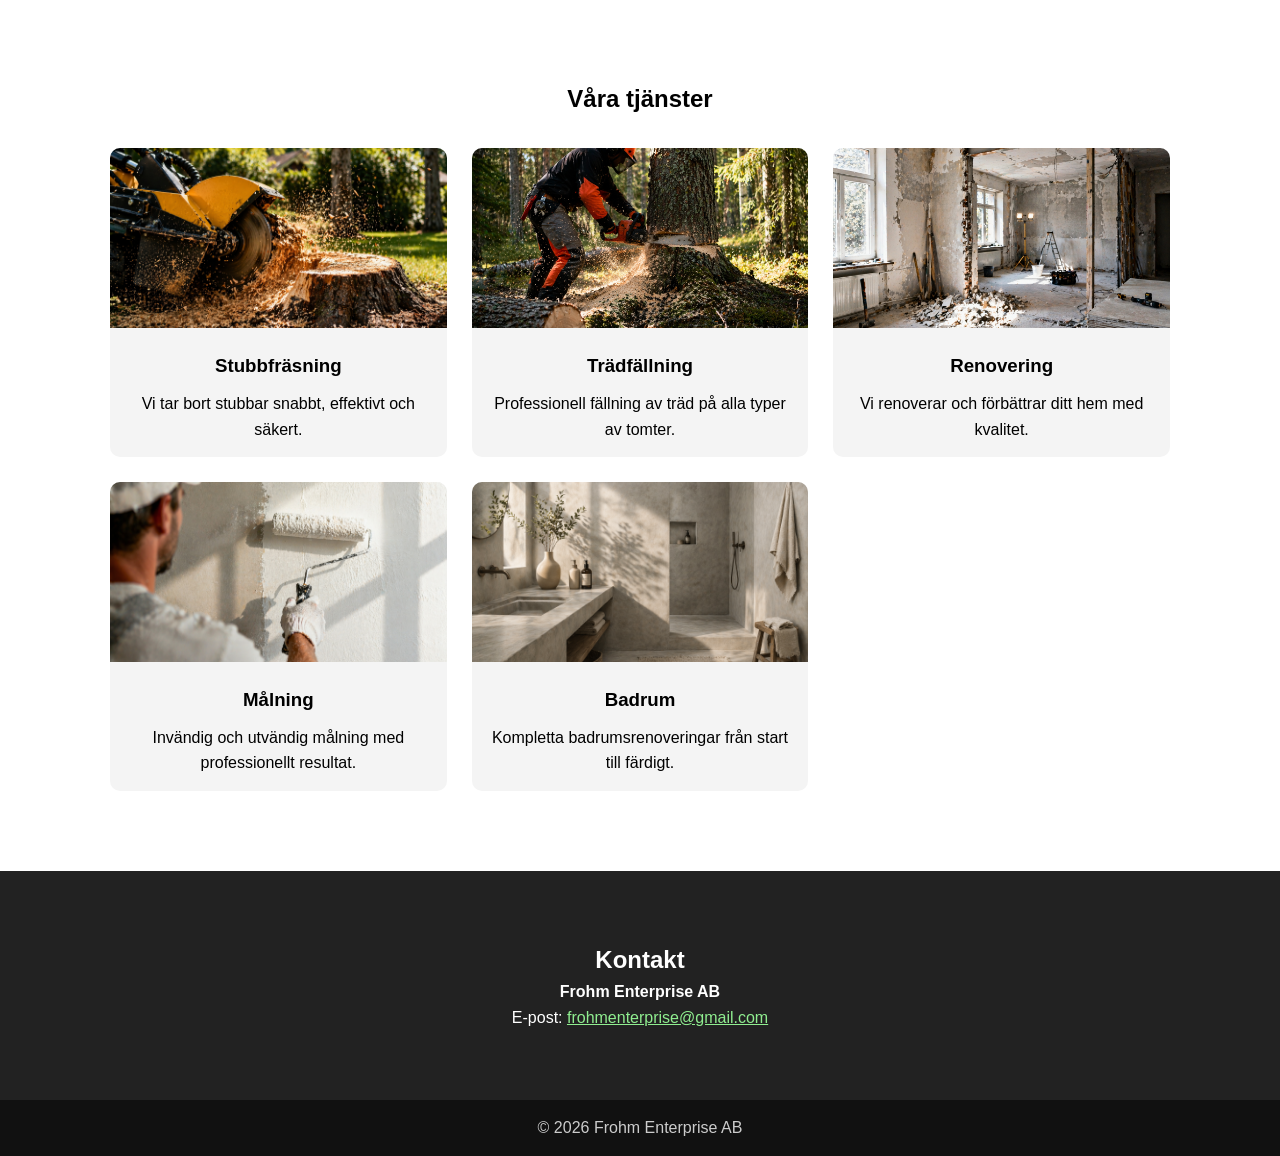
==== index.html @ 7e4f96c7 "Google search added" ====
<!DOCTYPE html>
<html lang="sv">
<head>
    <meta charset="UTF-8">
    <meta name="viewport" content="width=device-width, initial-scale=1.0">
    <title>Frohm Enterprise AB</title>
    <link rel="stylesheet" href="style.css">
    <link rel="shortcut icon" href="favicon.png" type="image/png">
</head>
<body>

<head>
    <meta charset="UTF-8">
    <meta name="viewport" content="width=device-width, initial-scale=1.0">

    <!-- Title (very important for ranking) -->
    <title>Frohm Enterprise AB | Stubbfräsning, Trädfällning & Renovering</title>

    <!-- Meta description (shows in Google search) -->
    <meta name="description" content="Frohm Enterprise AB erbjuder stubbfräsning, trädfällning, målning, renovering och badrum. Professionella tjänster i Sverige. Kontakta oss idag!">

    <!-- Keywords (not very important anymore, but harmless) -->
    <meta name="keywords" content="stubbfräsning, trädfällning, renovering, målning, badrum, byggfirma">

    <!-- Author -->
    <meta name="author" content="Frohm Enterprise AB">

    <!-- Indexing -->
    <meta name="robots" content="index, follow">

    <!-- Open Graph (for sharing on social media) -->
    <meta property="og:title" content="Frohm Enterprise AB">
    <meta property="og:description" content="Stubbfräsning, trädfällning, renovering och målning.">
    <meta property="og:type" content="website">
    <meta property="og:url" content="https://yourdomain.se">
    <meta property="og:image" content="https://yourdomain.se/images/og-image.jpg">

    <!-- Favicon -->
    <link rel="shortcut icon" href="favicon.png" type="image/png">

    <!-- CSS -->
    <link rel="stylesheet" href="style.css">
</head>

<section class="tjanster" id="tjanster">
    <div class="container">
        <h2>Våra tjänster</h2>

        <div class="grid">

            <div class="card">
                <img src="images/stubb.jpg" alt="Stubbfräsning">
                <h3>Stubbfräsning</h3>
                <p>Vi tar bort stubbar snabbt, effektivt och säkert.</p>
            </div>

            <div class="card">
                <img src="images/trad.jpg" alt="Trädfällning">
                <h3>Trädfällning</h3>
                <p>Professionell fällning av träd på alla typer av tomter.</p>
            </div>

            <div class="card">
                <img src="images/reno.jpg" alt="Renovering">
                <h3>Renovering</h3>
                <p>Vi renoverar och förbättrar ditt hem med kvalitet.</p>
            </div>

            <div class="card">
                <img src="images/malning.jpg" alt="Målning">
                <h3>Målning</h3>
                <p>Invändig och utvändig målning med professionellt resultat.</p>
            </div>

            <div class="card">
                <img src="images/badrum.jpg" alt="Badrum">
                <h3>Badrum</h3>
                <p>Kompletta badrumsrenoveringar från start till färdigt.</p>
            </div>

        </div>
    </div>
</section>

<section class="kontakt" id="kontakt">
    <div class="container">
        <h2>Kontakt</h2>
        <p><strong>Frohm Enterprise AB</strong></p>
        <p>E-post: <a href="mailto:frohmenterprise@gmail.com">frohmenterprise@gmail.com</a></p>
    </div>
</section>

<footer>
    <p>© 2026 Frohm Enterprise AB</p>
</footer>

</body>
</html>
---- style.css ----
* {
    margin: 0;
    padding: 0;
    box-sizing: border-box;
}

body {
    font-family: Arial, sans-serif;
    line-height: 1.6;
}

/* HERO */
.hero {
    background: linear-gradient(to bottom, rgba(0,0,0,0.3),rgba(0,0,0,0.4)) ,url("images/hero.jpg") no-repeat;
    background-position: center;
    color: white;
    text-align: center;
    padding: 120px 20px;
}

.hero h1 {
    font-size: 3rem;
}

.tagline {
    margin: 15px 0;
    font-size: 1.2rem;
}

.btn {
    display: inline-block;
    margin-top: 20px;
    padding: 12px 25px;
    background: green;
    color: white;
    text-decoration: none;
    border-radius: 6px;
}

.email {
    margin-top: 10px;
}

/* GENERAL */
.container {
    max-width: 1100px;
    margin: auto;
    padding: 20px;
}

/* TJÄNSTER */
.tjanster {
    padding: 60px 20px;
    text-align: center;
}

.grid {
    display: grid;
    grid-template-columns: repeat(auto-fit, minmax(250px, 1fr));
    gap: 25px;
    margin-top: 30px;
}

.card {
    background: #f4f4f4;
    border-radius: 10px;
    overflow: hidden;
    padding-bottom: 15px;
}

.card img {
    width: 100%;
    height: 180px;
    object-fit: cover;
}

.card h3 {
    margin: 15px 0 10px;
}

.card p {
    padding: 0 15px;
}

/* KONTAKT */
.kontakt {
    background: #222;
    color: white;
    text-align: center;
    padding: 50px 20px;
}

.kontakt a {
    color: lightgreen;
}

/* FOOTER */
footer {
    text-align: center;
    padding: 15px;
    background: #111;
    color: #ccc;
}
---- style.css ----
* {
    margin: 0;
    padding: 0;
    box-sizing: border-box;
}

body {
    font-family: Arial, sans-serif;
    line-height: 1.6;
}

/* HERO */
.hero {
    background: linear-gradient(to bottom, rgba(0,0,0,0.3),rgba(0,0,0,0.4)) ,url("images/hero.jpg") no-repeat;
    background-position: center;
    color: white;
    text-align: center;
    padding: 120px 20px;
}

.hero h1 {
    font-size: 3rem;
}

.tagline {
    margin: 15px 0;
    font-size: 1.2rem;
}

.btn {
    display: inline-block;
    margin-top: 20px;
    padding: 12px 25px;
    background: green;
    color: white;
    text-decoration: none;
    border-radius: 6px;
}

.email {
    margin-top: 10px;
}

/* GENERAL */
.container {
    max-width: 1100px;
    margin: auto;
    padding: 20px;
}

/* TJÄNSTER */
.tjanster {
    padding: 60px 20px;
    text-align: center;
}

.grid {
    display: grid;
    grid-template-columns: repeat(auto-fit, minmax(250px, 1fr));
    gap: 25px;
    margin-top: 30px;
}

.card {
    background: #f4f4f4;
    border-radius: 10px;
    overflow: hidden;
    padding-bottom: 15px;
}

.card img {
    width: 100%;
    height: 180px;
    object-fit: cover;
}

.card h3 {
    margin: 15px 0 10px;
}

.card p {
    padding: 0 15px;
}

/* KONTAKT */
.kontakt {
    background: #222;
    color: white;
    text-align: center;
    padding: 50px 20px;
}

.kontakt a {
    color: lightgreen;
}

/* FOOTER */
footer {
    text-align: center;
    padding: 15px;
    background: #111;
    color: #ccc;
}
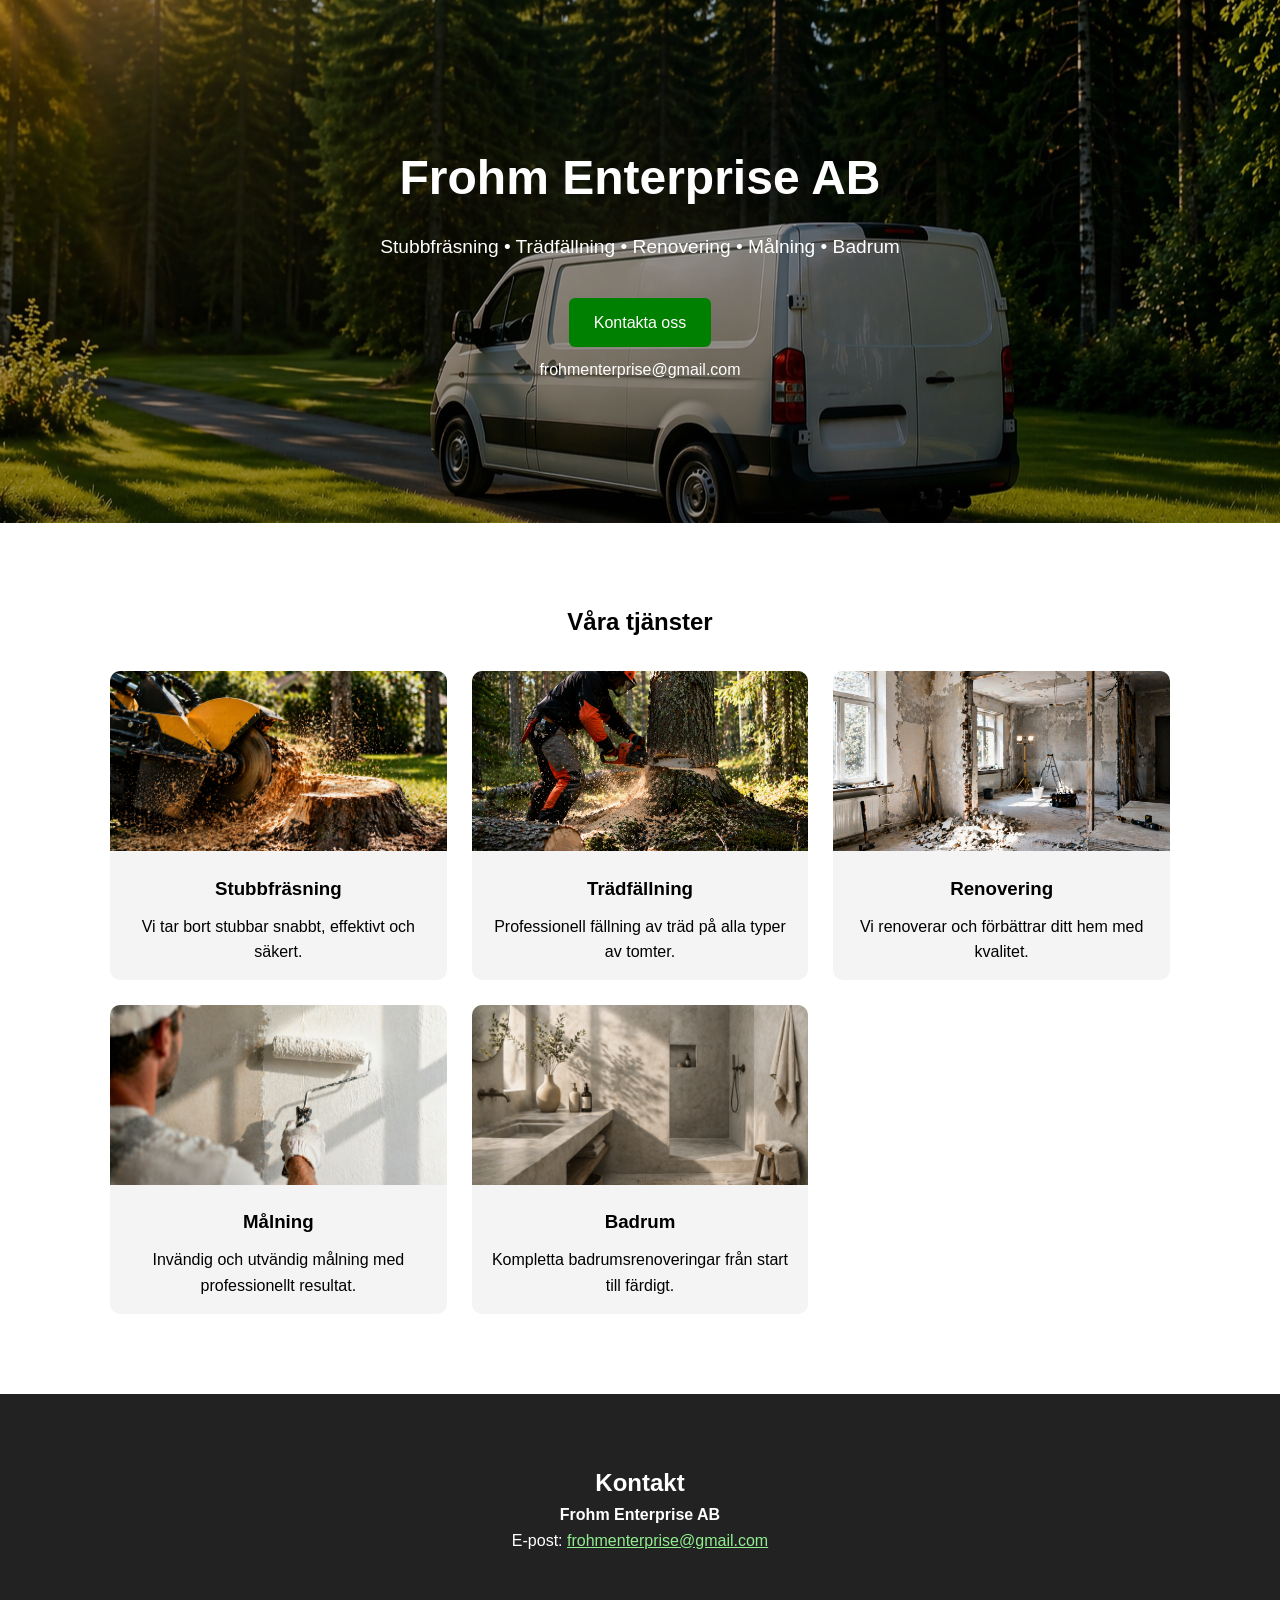
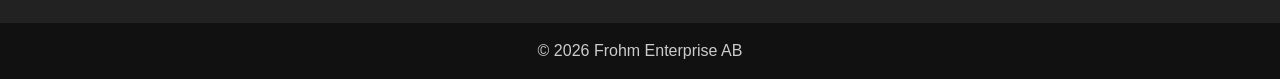
==== commit 27ff5fb2: "Google search added" ====
--- a/index.html
+++ b/index.html
@@ -1,14 +1,5 @@
 <!DOCTYPE html>
 <html lang="sv">
-<head>
-    <meta charset="UTF-8">
-    <meta name="viewport" content="width=device-width, initial-scale=1.0">
-    <title>Frohm Enterprise AB</title>
-    <link rel="stylesheet" href="style.css">
-    <link rel="shortcut icon" href="favicon.png" type="image/png">
-</head>
-<body>
-
 <head>
     <meta charset="UTF-8">
     <meta name="viewport" content="width=device-width, initial-scale=1.0">
@@ -41,6 +32,18 @@
     <!-- CSS -->
     <link rel="stylesheet" href="style.css">
 </head>
+<body>
+
+<header class="hero">
+    <div class="container">
+        <h1>Frohm Enterprise AB</h1>
+        <p class="tagline">
+            Stubbfräsning • Trädfällning • Renovering • Målning • Badrum
+        </p>
+        <a href="#kontakt" class="btn">Kontakta oss</a>
+        <p class="email">frohmenterprise@gmail.com</p>
+    </div>
+</header>
 
 <section class="tjanster" id="tjanster">
     <div class="container">
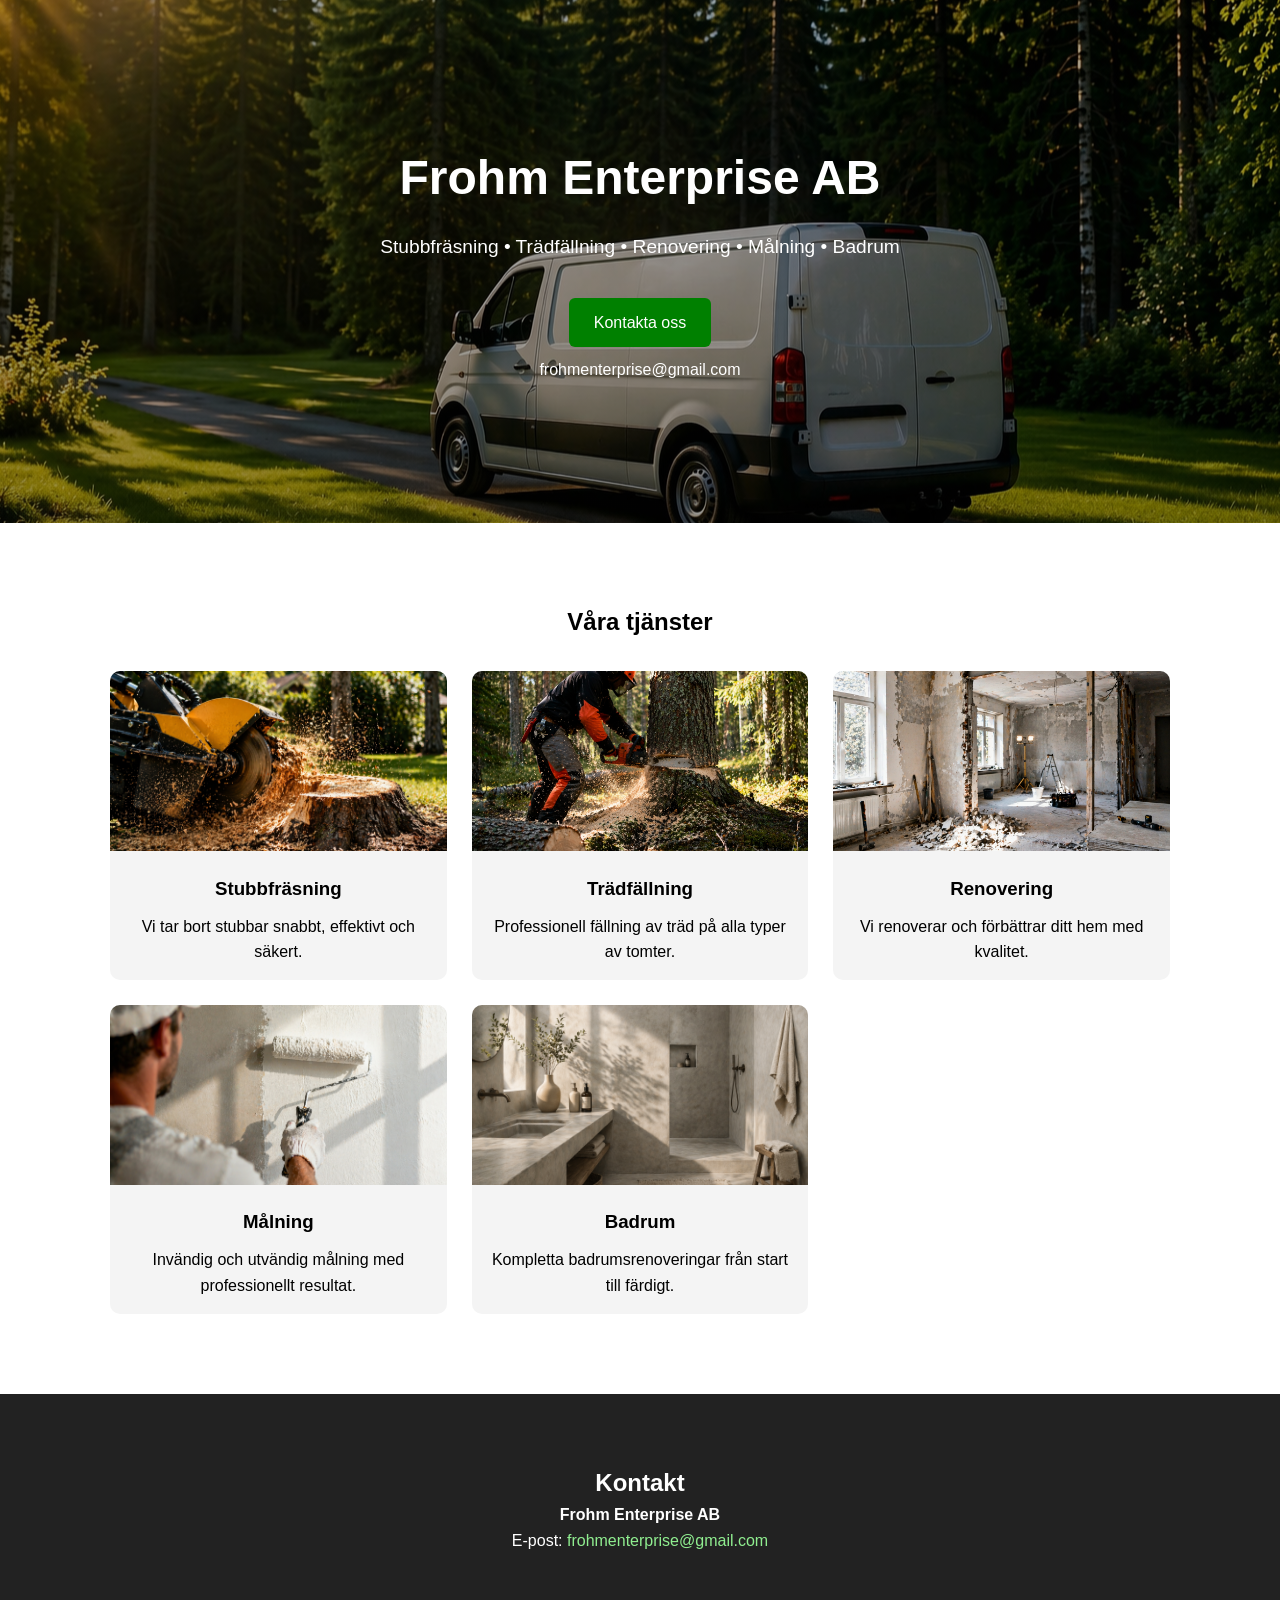
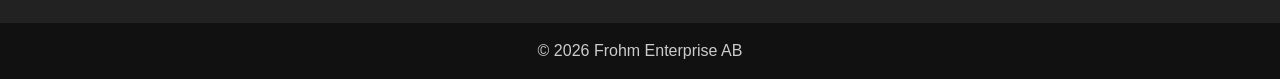
==== commit e702aad3: "Google search added" ====
--- a/index.html
+++ b/index.html
@@ -41,7 +41,7 @@
             Stubbfräsning • Trädfällning • Renovering • Målning • Badrum
         </p>
         <a href="#kontakt" class="btn">Kontakta oss</a>
-        <p class="email">frohmenterprise@gmail.com</p>
+        <p class="email"><a href="mailto:frohmenterprise@gmail.com">frohmenterprise@gmail.com</a></p>
     </div>
 </header>
 
--- a/style.css
+++ b/style.css
@@ -7,6 +7,10 @@
 body {
     font-family: Arial, sans-serif;
     line-height: 1.6;
+}
+a{
+    text-decoration: none;
+    color: white;
 }
 
 /* HERO */
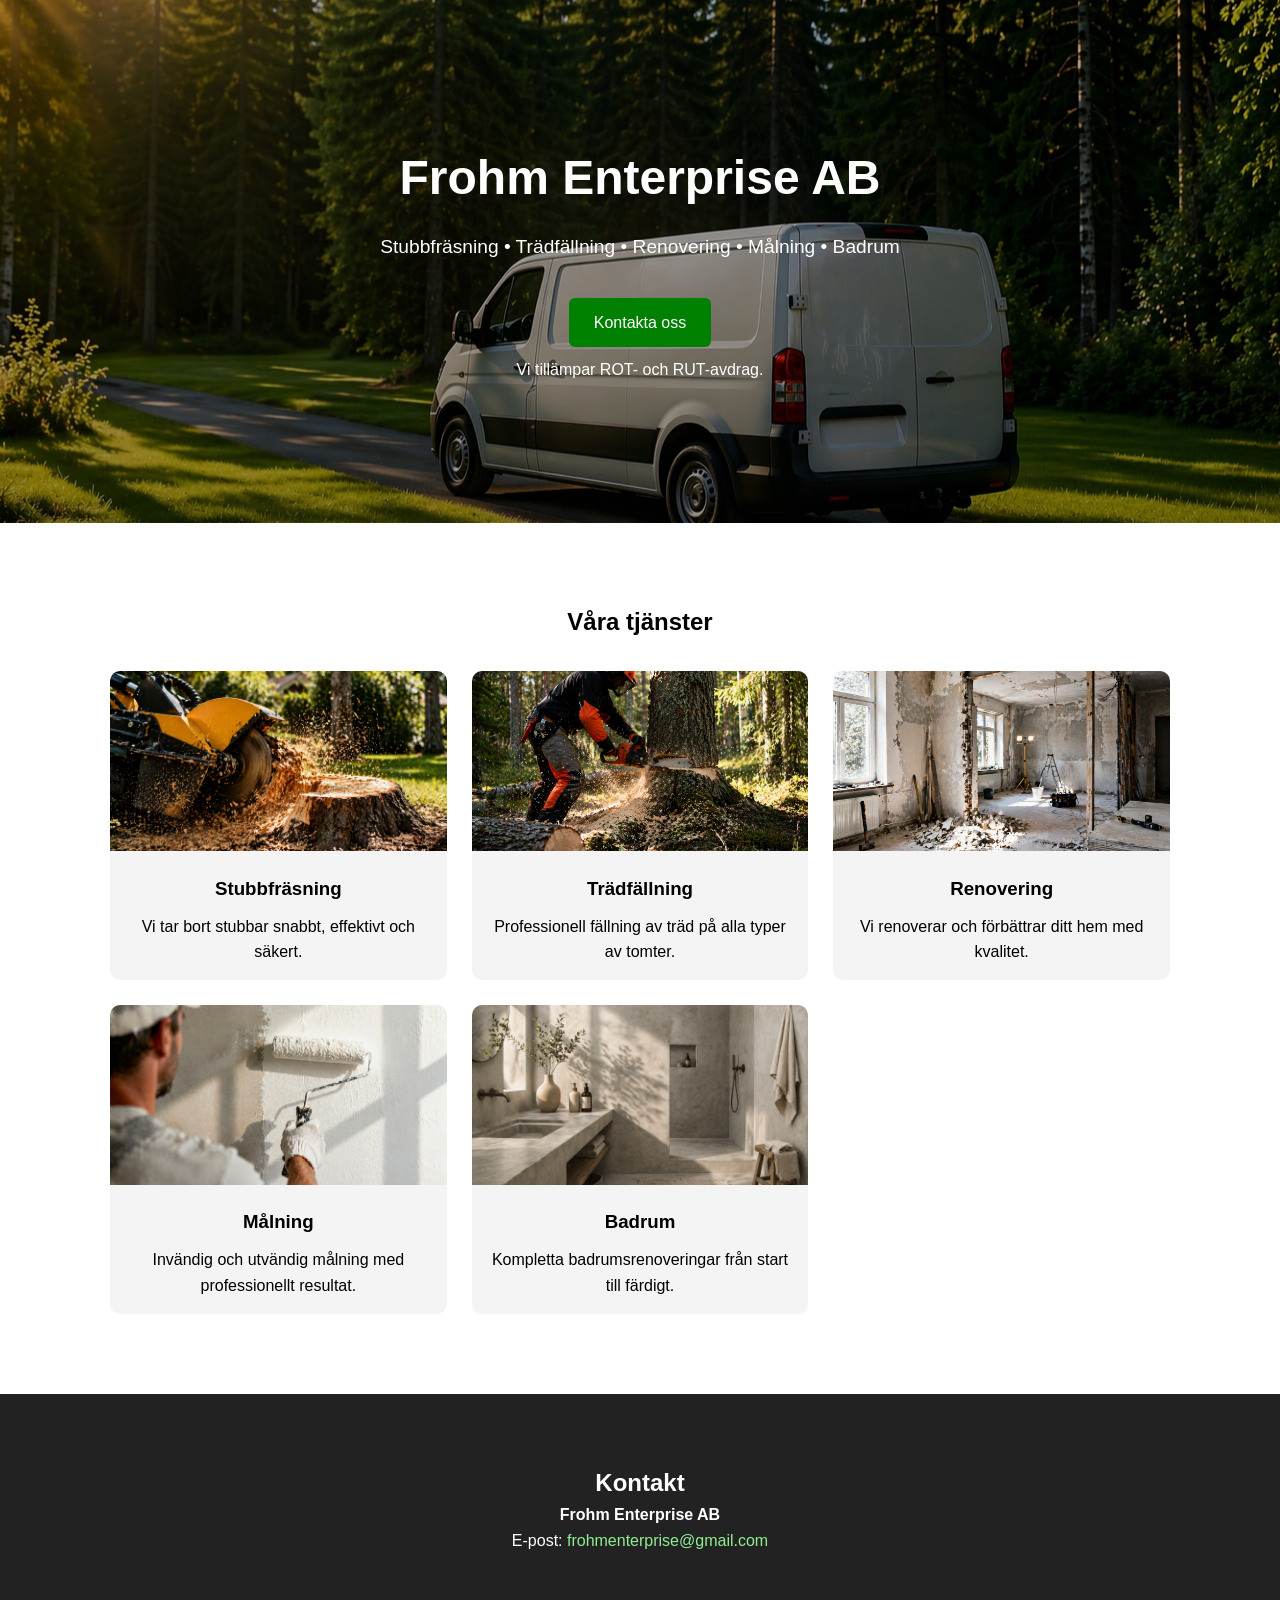
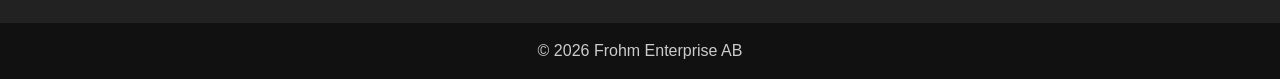
==== commit d8c0dd6e: "kontakt btn changed" ====
--- a/index.html
+++ b/index.html
@@ -19,13 +19,6 @@
     <!-- Indexing -->
     <meta name="robots" content="index, follow">
 
-    <!-- Open Graph (for sharing on social media) -->
-    <meta property="og:title" content="Frohm Enterprise AB">
-    <meta property="og:description" content="Stubbfräsning, trädfällning, renovering och målning.">
-    <meta property="og:type" content="website">
-    <meta property="og:url" content="https://yourdomain.se">
-    <meta property="og:image" content="https://yourdomain.se/images/og-image.jpg">
-
     <!-- Favicon -->
     <link rel="shortcut icon" href="favicon.png" type="image/png">
 
@@ -40,8 +33,8 @@
         <p class="tagline">
             Stubbfräsning • Trädfällning • Renovering • Målning • Badrum
         </p>
-        <a href="#kontakt" class="btn">Kontakta oss</a>
-        <p class="email"><a href="mailto:frohmenterprise@gmail.com">frohmenterprise@gmail.com</a></p>
+        <a href="mailto:frohmenterprise@gmail.com" class="btn">Kontakta oss</a>
+        <p class="email">Vi tillämpar ROT- och RUT-avdrag.</p>
     </div>
 </header>
 
--- a/style.css
+++ b/style.css
@@ -41,9 +41,15 @@
     border-radius: 6px;
 }
 
+.btn:hover{
+    scale: 1.1;
+    cursor: pointer;
+}
+
 .email {
     margin-top: 10px;
 }
+
 
 /* GENERAL */
 .container {
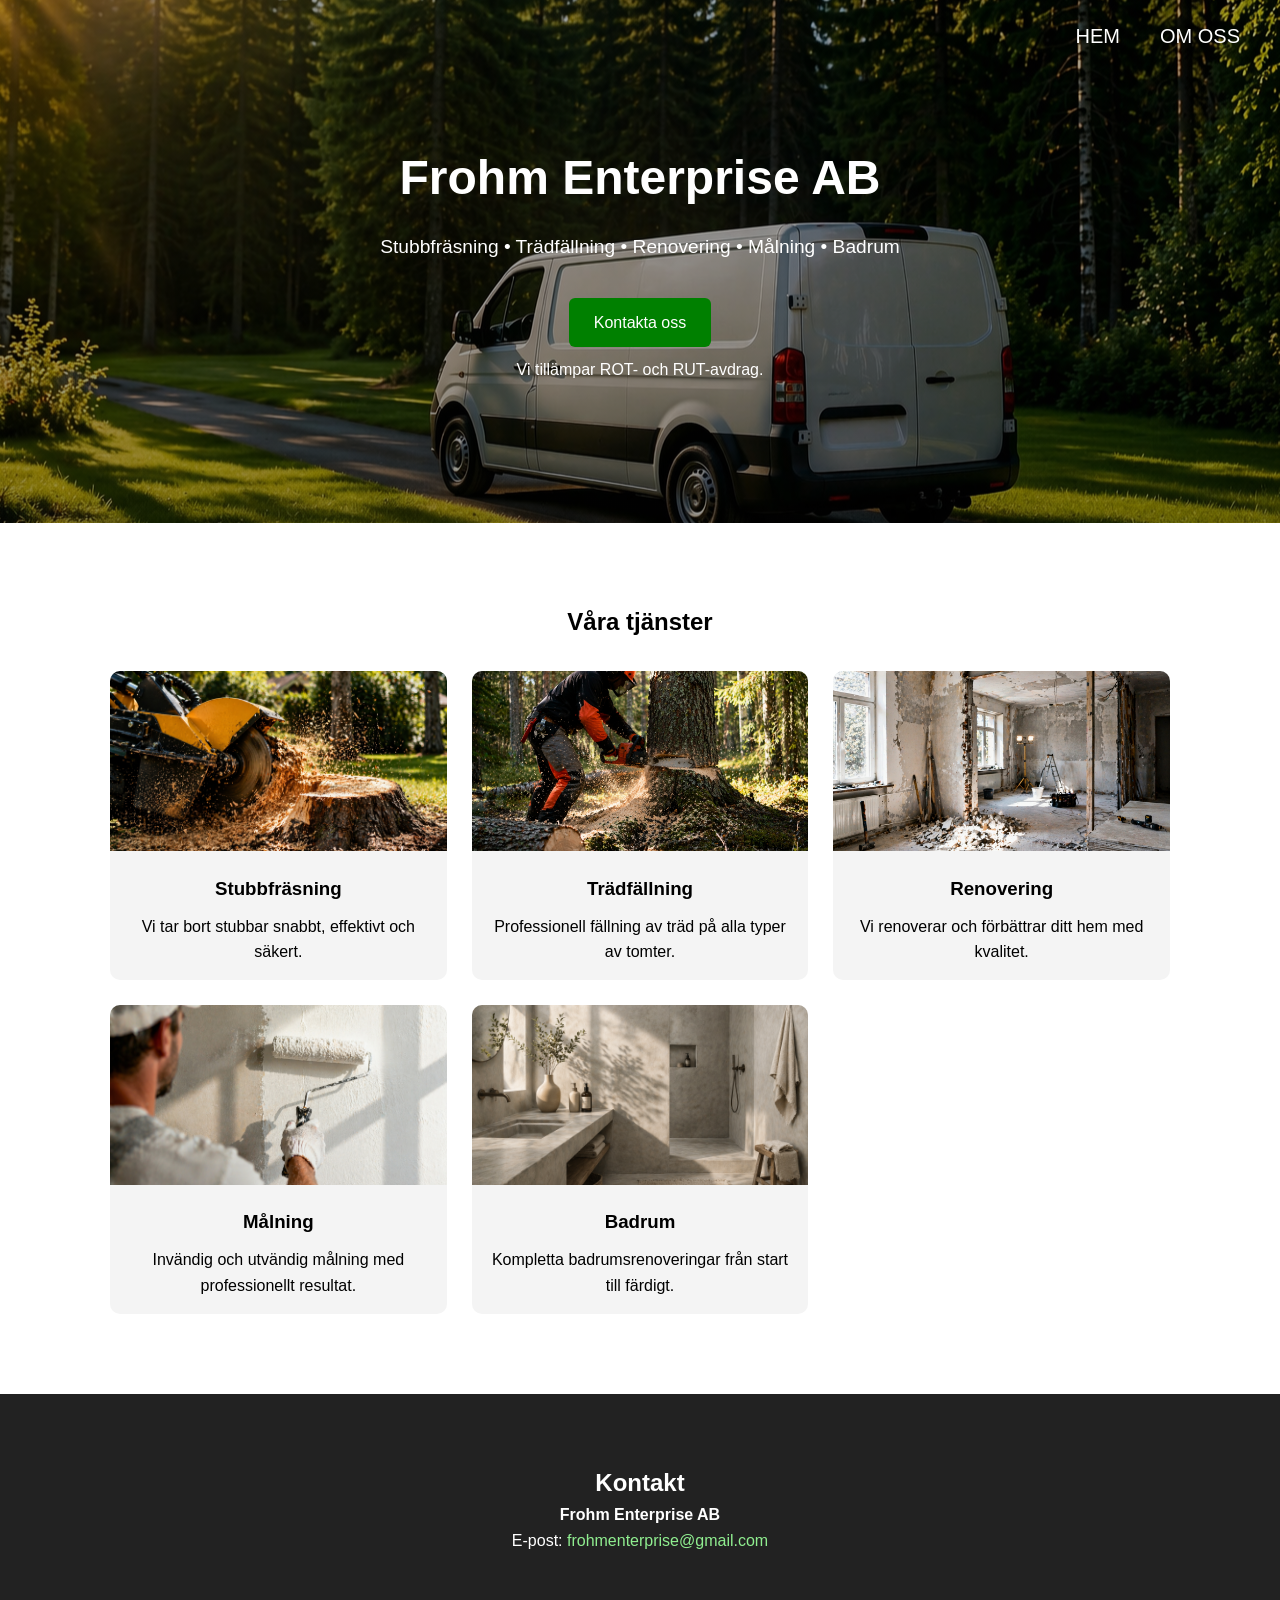
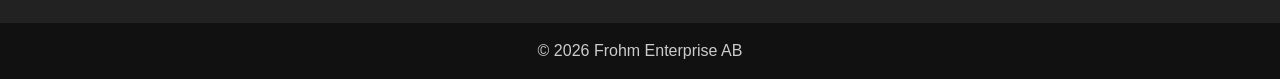
==== commit 8ae92283: "ready for production" ====
--- a/index.html
+++ b/index.html
@@ -24,10 +24,16 @@
 
     <!-- CSS -->
     <link rel="stylesheet" href="style.css">
+    <link rel="stylesheet" href="./navigation/navigation.css">
 </head>
 <body>
 
 <header class="hero">
+    <ul class="navigation">
+            <li id="/index.html">HEM</li>
+            <li id="/about.html">OM OSS</li>
+        </ul>
+
     <div class="container">
         <h1>Frohm Enterprise AB</h1>
         <p class="tagline">
@@ -91,4 +97,5 @@
 </footer>
 
 </body>
+<script src="./navigation/navigation.js" ></script>
 </html>
--- a/navigation/navigation.css
+++ b/navigation/navigation.css
@@ -0,0 +1,33 @@
+.navigation{
+    position: absolute;
+    right: 30px;
+    top: 10px;
+    height: fit-content;
+    display: flex;
+    flex-direction: row;
+    justify-content: end;
+    align-items: center;
+    gap: 20px;
+    z-index: 5;
+}
+
+.navigation li{
+    font-size: 20px;
+    color: white;
+    font-weight: 300;
+    padding: 10px;
+    border-radius: 7px;
+    list-style: none;
+}
+
+.navigation li:hover{
+    cursor: pointer;
+    color: rgba(255,255,255, 0.7);
+    max-width: fit-content;
+    border-left: transparent;
+    border-right: transparent;
+    border-top: transparent;
+    border-bottom: white;
+    border-width: 1px;
+    border-style: solid;
+}
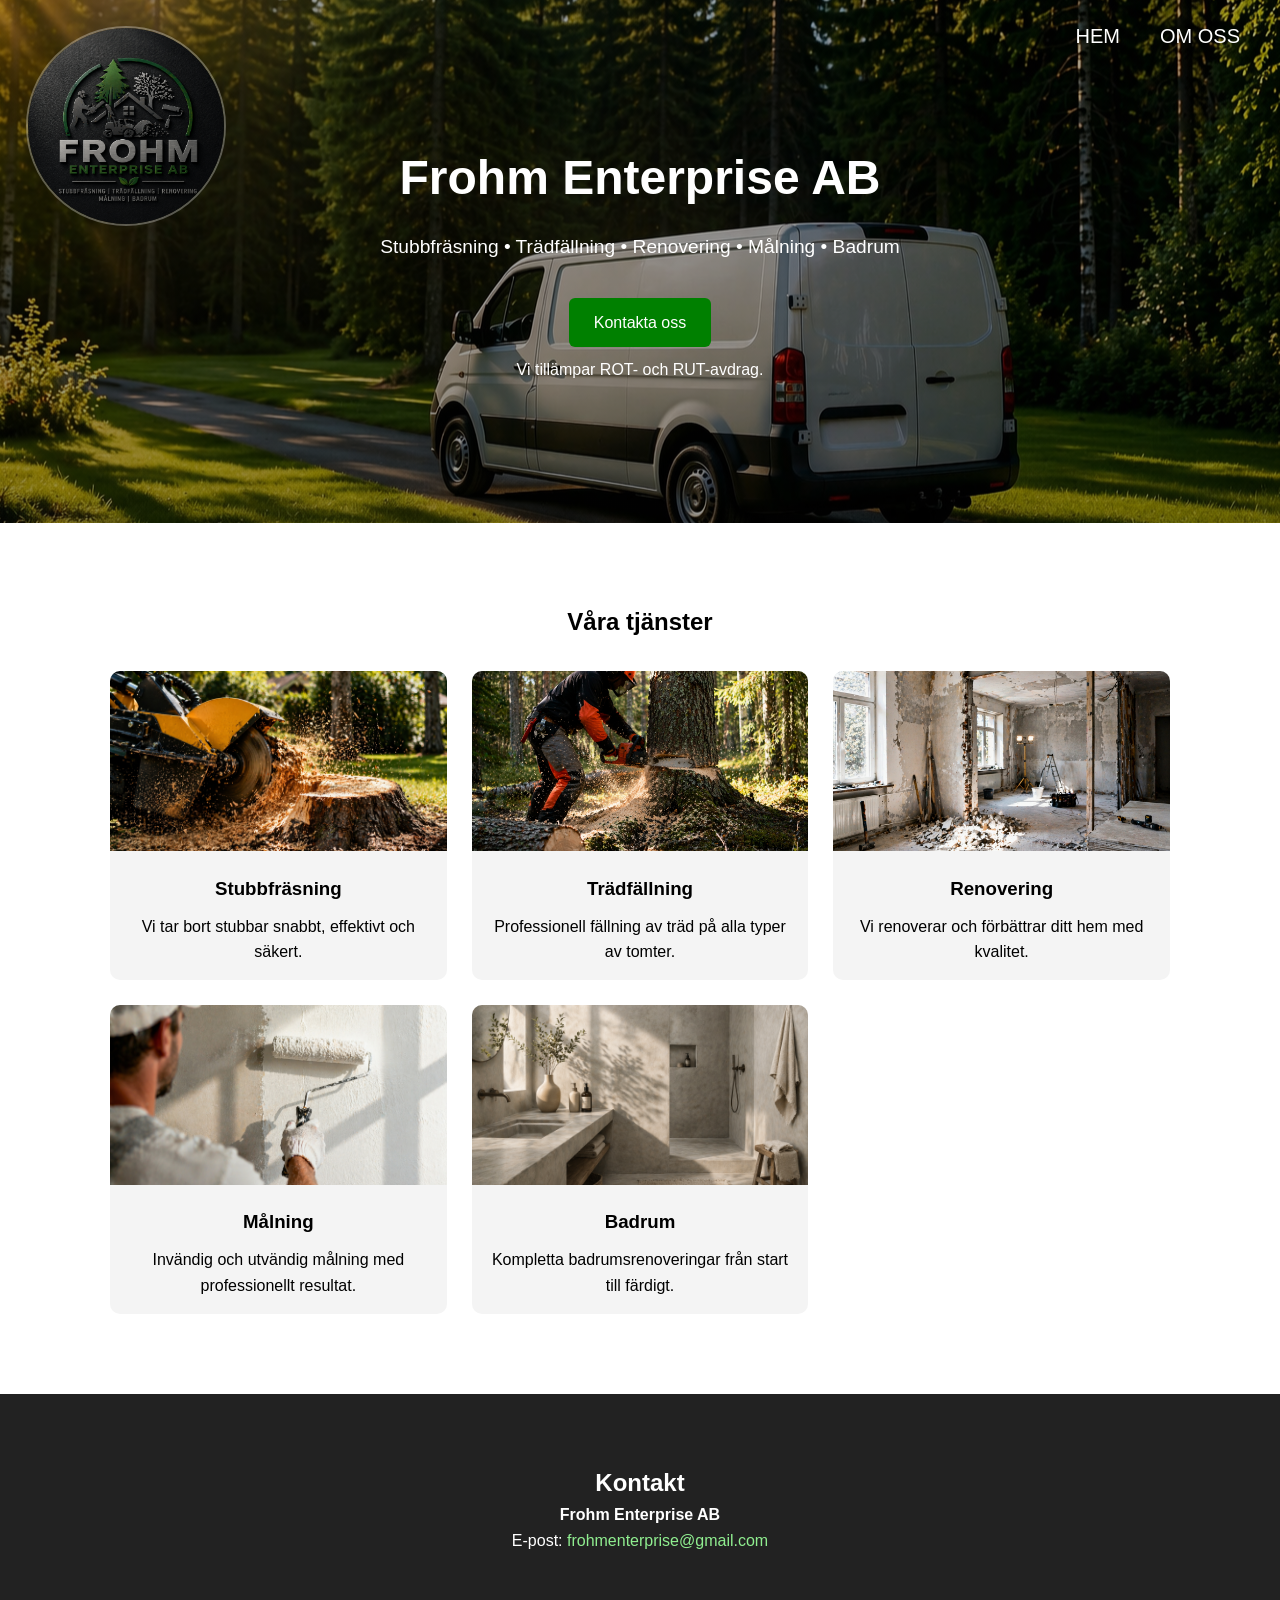
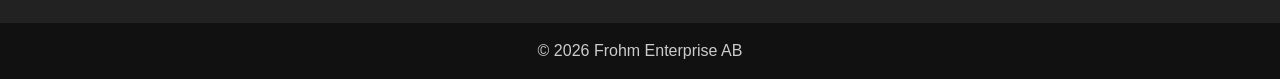
==== commit b8d88579: "responsivness added" ====
--- a/index.html
+++ b/index.html
@@ -33,6 +33,8 @@
             <li id="/index.html">HEM</li>
             <li id="/about.html">OM OSS</li>
         </ul>
+
+    <img id="favicon" src="./favicon.png" alt="./favicon.png">
 
     <div class="container">
         <h1>Frohm Enterprise AB</h1>
--- a/style.css
+++ b/style.css
@@ -20,7 +20,21 @@
     color: white;
     text-align: center;
     padding: 120px 20px;
+    position: relative;
 }
+
+#favicon{
+    position: absolute;
+    top: 5%;
+    left: 2%;
+    border-radius: 50%;
+    width: 200px;
+    height: 200px;
+    border-style: solid;
+    border-width: 2px;
+    border-color: rgba(255,255,255, 0.3);
+}
+
 
 .hero h1 {
     font-size: 3rem;
@@ -110,4 +124,18 @@
     padding: 15px;
     background: #111;
     color: #ccc;
+}
+
+@media screen and (max-width: 600px) {
+    #favicon{
+    position: absolute;
+    top: 2%;
+    left: 2%;
+    border-radius: 50%;
+    width: 70px;
+    height: 70px;
+    border-style: solid;
+    border-width: 2px;
+    border-color: rgba(255,255,255, 0.3);
+    }
 }
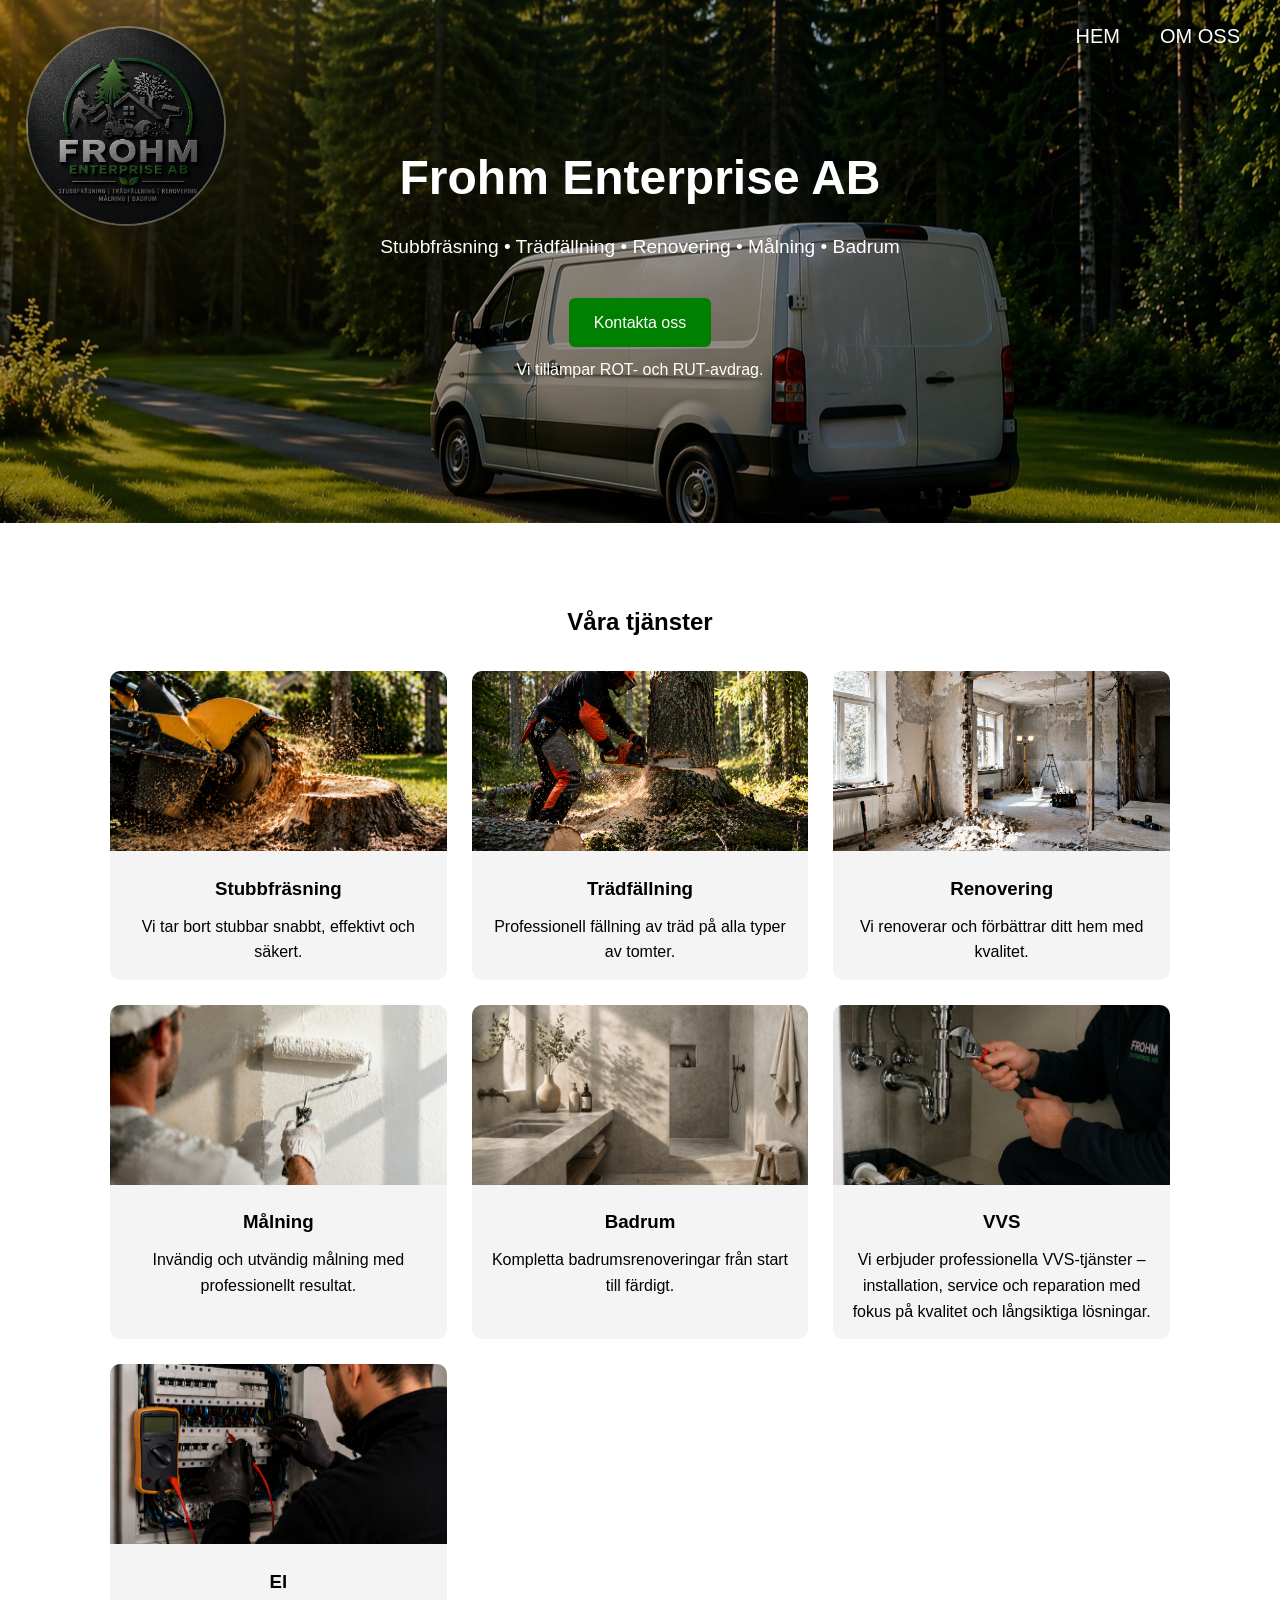
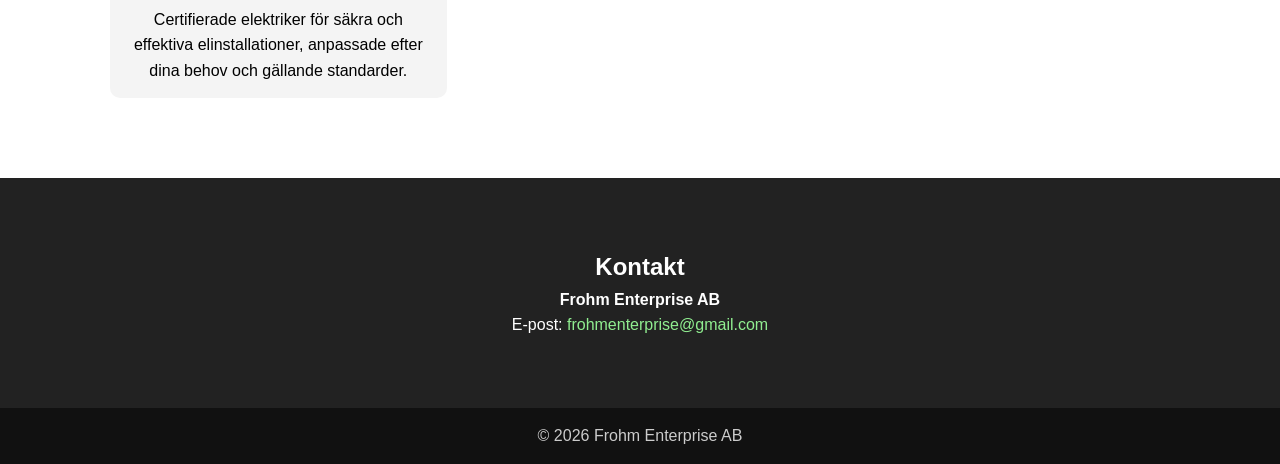
==== commit b3b674c3: "responsivness added" ====
--- a/index.html
+++ b/index.html
@@ -82,6 +82,24 @@
                 <p>Kompletta badrumsrenoveringar från start till färdigt.</p>
             </div>
 
+            <div class="card">
+                <img src="images/vvs.jpg" alt="VVS">
+                <h3>VVS</h3>
+                <p>
+                    Vi erbjuder professionella VVS-tjänster – installation, service och reparation 
+                    med fokus på kvalitet och långsiktiga lösningar.
+                </p>
+            </div>
+
+            <div class="card">
+                <img src="images/el.jpg" alt="El">
+                <h3>El</h3>
+                <p>
+                    Certifierade elektriker för säkra och effektiva elinstallationer, 
+                    anpassade efter dina behov och gällande standarder.
+                </p>
+            </div>
+
         </div>
     </div>
 </section>
